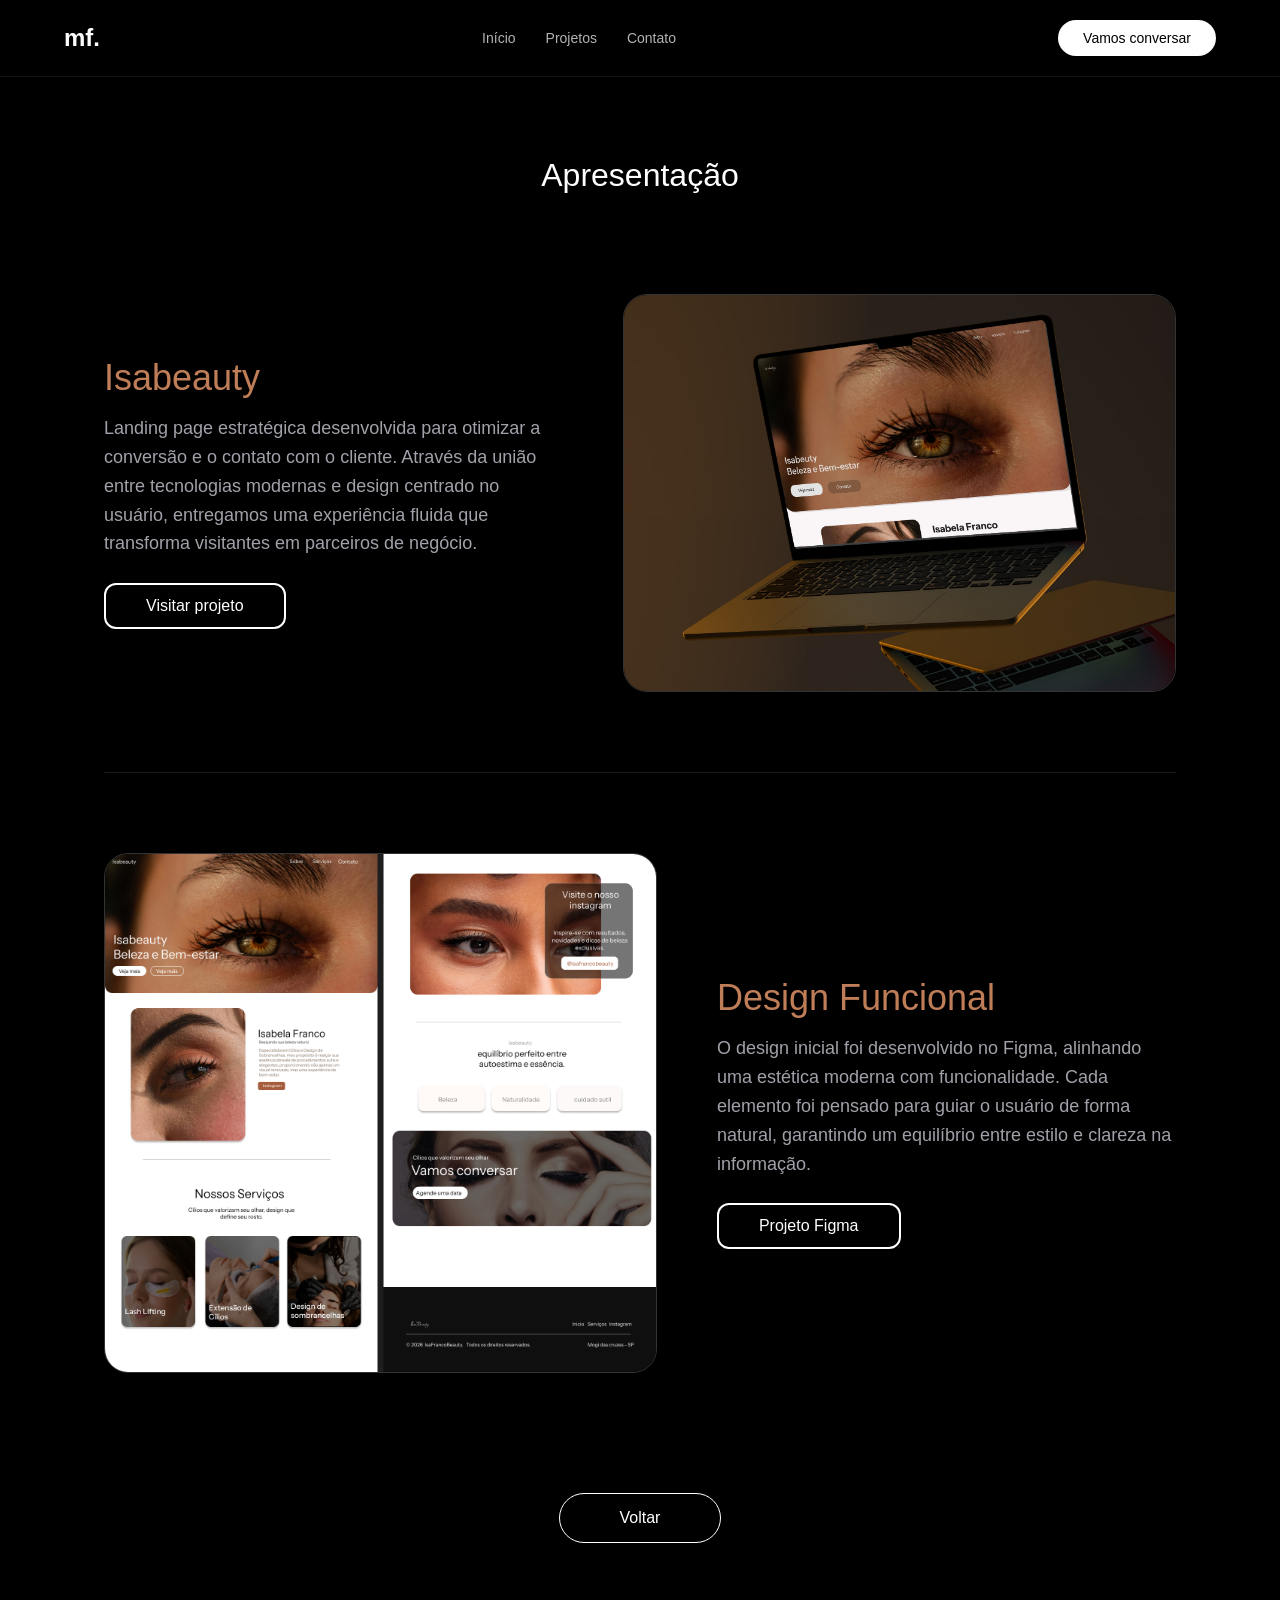
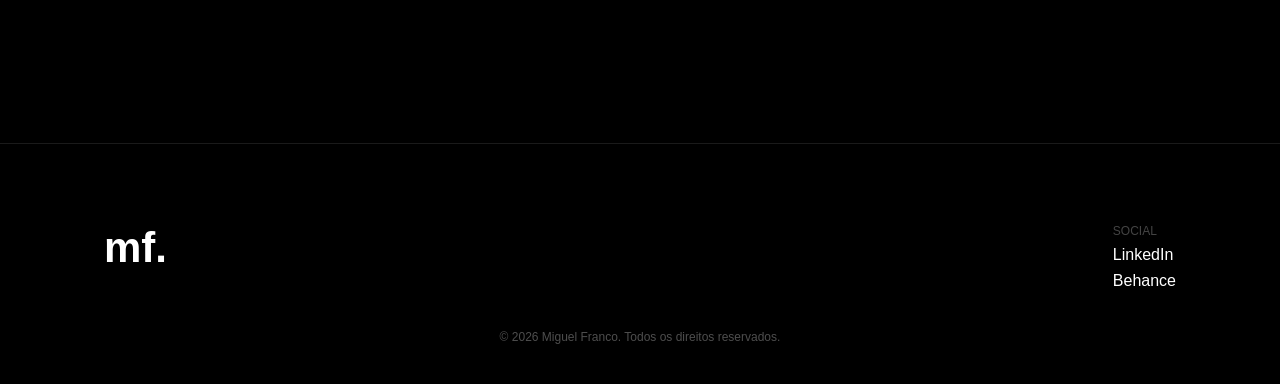
==== pj1.html @ 68d91f77 "Teste de atualização" ====
<!DOCTYPE html>
<html lang="pt-br">
<head>
    <meta charset="UTF-8">
    <meta name="viewport" content="width=device-width, initial-scale=1.0">
    <title>Detalhes do Projeto - Portfolio</title>

    <style>
        :root {
            --bg-color: #000000;
            --text-primary: #ffffff;
            --text-secondary: #a1a1aa;
      
             --font-main: "Raleway", sans-serif;
        }
@import url('https://fonts.googleapis.com/css2?family=Raleway:ital,wght@0,100..900;1,100..900&display=swap');
        * { margin: 0; padding: 0; box-sizing: border-box; }

        body {
            background-color: var(--bg-color);
            color: var(--text-primary);
            font-family: var(--font-main);
            overflow-x: hidden;
        }

        .container {
            max-width: 1200px;
            margin: 0 auto;
            padding: 0 5%;
        }

        /* --- NAVBAR --- */
        .navbar {
            display: flex;
            justify-content: space-between;
            align-items: center;
            padding: 20px 5%;
            background: rgba(0, 0, 0, 0.9);
            backdrop-filter: blur(10px);
            position: sticky;
            top: 0;
            z-index: 1000;
            border-bottom: 1px solid #111;
        }
        .logo { font-size: 24px; font-weight: 900; color: #fff; text-decoration: none; }
        .logo span { color: var(--accent-purple); }
        
        .nav-links { display: flex; list-style: none; gap: 30px; }
        .nav-links a { color: #fff; text-decoration: none; font-size: 14px; opacity: 0.7; transition: 0.3s; }
        .nav-links a:hover { opacity: 1; }

        .btn-talk {
            background-color: #ffffff;
            color: #000;
            padding: 10px 25px;
            border-radius: 50px;
            text-decoration: none;
            font-size: 14px;
            font-weight: 100;
            transition: 0.3s;
        }
        .btn-talk:hover { background-color: var(--accent-purple); color: white; }

        /* --- CONTEÚDO --- */
        .project-header-title {
            text-align: center;
            margin: 80px 0 40px; /* Ajustado para aproximar do conteúdo */
            font-size: 32px;
            margin-bottom: 100px;
            font-weight: 100;
        }

        .detail-section {
            display: flex;
            align-items: center;
            gap: 60px;
            margin-bottom: 80px; /* Reduzido o espaçamento entre blocos */
            padding-bottom: 80px;
            border-bottom: solid 1px rgba(255, 255, 255, 0.1);
        }

        /* Remove a borda da última seção para não ficar sobrando em cima do botão voltar */
        .detail-section:last-of-type { border-bottom: none; margin-bottom: 20px; }

        .detail-text { flex: 1; }
        .detail-text h2 {color: #c07e58 ; font-size: 36px; margin-bottom: 15px; font-weight: 100; }
        .detail-text p { font-size: 18px; color: var(--text-secondary); margin-bottom: 25px; line-height: 1.6; }

        .btn-visit {
            background-color: #000000;
            color: #ffffff;
            border: solid 2px white;
            padding: 12px 40px;
            border-radius: 12px;
            text-decoration: none;
            font-weight: 100;
            display: inline-block;
            transition: 0.3s;
        }
        .btn-visit:hover { background-color: #c07e58 ; color: white; border: none; }

        .detail-visual {
            flex: 1.2;
            background: #111;
            border-radius: 24px;
            overflow: hidden;
            display: flex;
            align-items: center;
            justify-content: center;
            border: 1px solid #333;
        }

        .detail-visual img { width: 100%; height: auto; display: block; object-fit: cover; }

        /* Estilo para a seção de processo (Título em cima da imagem grande) */
        .process-title {
            text-align: center;
            margin-bottom: 30px;
            font-size: 28px;
            font-weight: 100;
        }

        .back-container {
            display: flex;
            justify-content: center;
            padding: 20px 0 100px;
        }

        .btn-back {
            background-color: transparent;
            border: solid #fff 1px;
            color: #ffffff;
            padding: 15px 60px;
            border-radius: 50px;
            text-decoration: none;
            font-size: 16px;
            transition: 0.3s;
        }
        .btn-back:hover { background-color: white; color: #000; }

        /* --- MOBILE --- */
        @media (max-width: 768px) {
            .detail-section { flex-direction: column !important; text-align: center; gap: 30px; margin-bottom: 60px; }
            .detail-visual { width: 100%; }
            .nav-links, .btn-talk { display: none; }
            .project-header-title { margin: 40px 0 20px; }
        }

        /* FOOTER */
.main-footer { background-color: #000; border-top: 1px solid #1a1a1a; padding: 80px 0 40px 0; margin-top: 100px; }
.footer-container { display: flex; justify-content: space-between; align-items: flex-start; max-width: 1200px; margin: 0 auto; padding: 0 5%; }
.footer-left .logo { font-size: 42px; font-weight: 900; }
.footer-right { display: flex; gap: 60px; }
.social-group { display: flex; flex-direction: column; gap: 8px; }
.social-label { color: #444; font-size: 12px; text-transform: uppercase; }
.social-link { color: #fff; text-decoration: none; transition: 0.3s; }
.social-link:hover { color: var(--accent-yellow); }

    </style>
</head>
<body>

    <nav class="navbar">
        <a href="index.html" class="logo">mf<span>.</span></a>
        <ul class="nav-links">
            <li><a href="index.html">Início</a></li>
            <li><a href="index.html#work">Projetos</a></li>
            <li><a href="index.html#contato">Contato</a></li>
        </ul>
        <a href="index.html#contato" class="btn-talk">Vamos conversar</a>
    </nav>

    <div class="container">
        <h1 class="project-header-title">Apresentação</h1>

        <section class="detail-section">
            <div class="detail-text">
                <h2>Isabeauty</h2>
                <p>Landing page estratégica desenvolvida para otimizar a conversão e o contato com o cliente. Através da união entre tecnologias modernas e design centrado no usuário, entregamos uma experiência fluida que transforma visitantes em parceiros de negócio.</p>
                <a href="https://miguelfranco27.github.io/IsaBeauty/" target="_blank" class="btn-visit">Visitar projeto</a>
            </div>
            <div class="detail-visual">
                <img src="img/pj1.jpg" alt="Capa Projeto">
            </div>
        </section>

        <section class="detail-section" style="flex-direction: row-reverse;">
            <div class="detail-text">
                <h2>Design Funcional</h2>
                <p>O design inicial foi desenvolvido no Figma, alinhando uma estética moderna com funcionalidade. Cada elemento foi pensado para guiar o usuário de forma natural, garantindo um equilíbrio entre estilo e clareza na informação.</p>
                <a href="file:///C:/Users/franc/OneDrive/Desktop/projeto1/Sem%20t%C3%ADtulo.pdf" target="_blank" class="btn-visit">Projeto Figma</a>
            </div>
            <div class="detail-visual">
                <img src="img/Isabeuty.png" alt="Processo Figma">
            </div>
        </section>

        <div class="back-container">
            <a href="index.html#work" class="btn-back">Voltar</a>
        </div>
    </div>

     <footer class="main-footer">
        <div class="footer-container">
            <div class="footer-left"><div class="logo">mf<span>.</span></div></div>
            <div class="footer-right">
                <div class="social-group">
                    <span class="social-label">Social</span>
                    <a href="https://www.linkedin.com/in/miguel-franco-0a8492230" class="social-link" target="_blank">LinkedIn</a>
                    <a href="#" class="social-link">Behance</a>
                </div>
            </div>
        </div>
        <div class="footer-bottom" style="text-align:center; padding-top:40px; opacity:0.3; font-size:12px;">
            <p>&copy; 2026 Miguel Franco. Todos os direitos reservados.</p>
        </div>
    </footer>

</body>
</html>
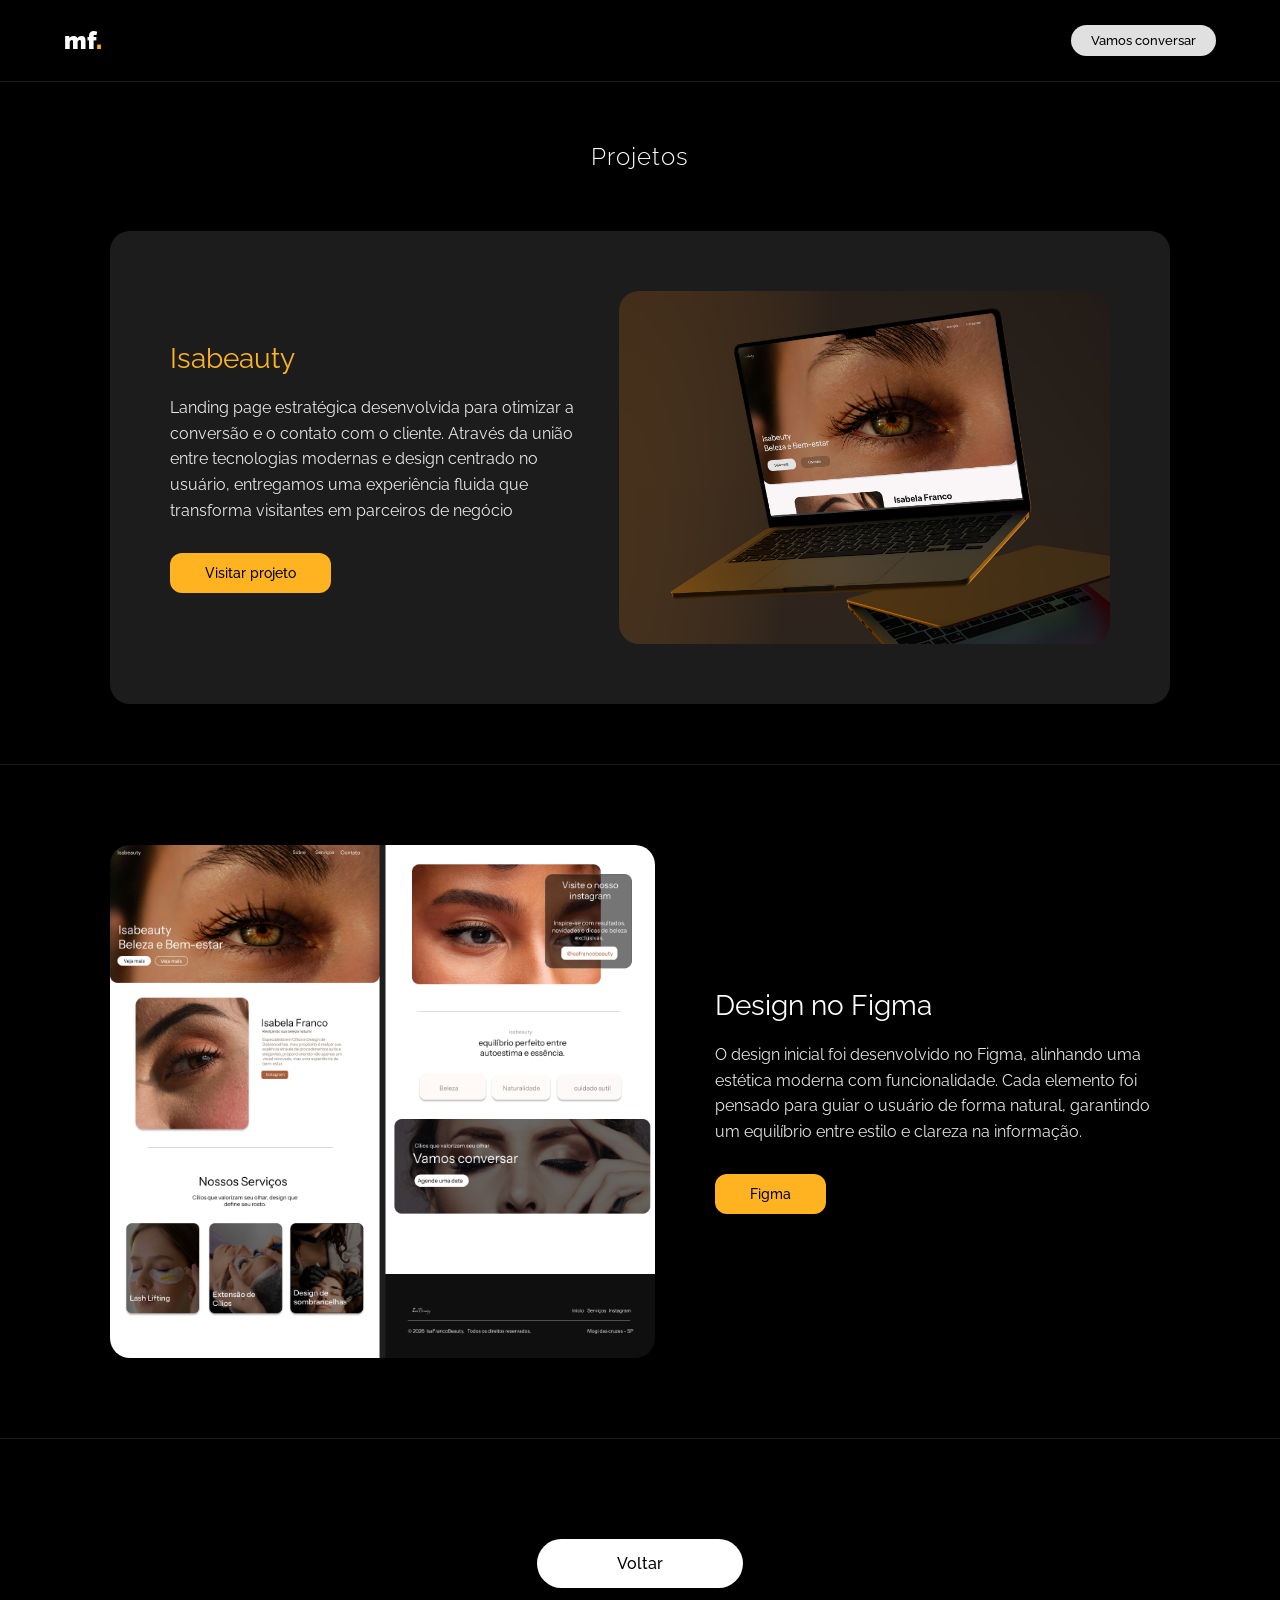
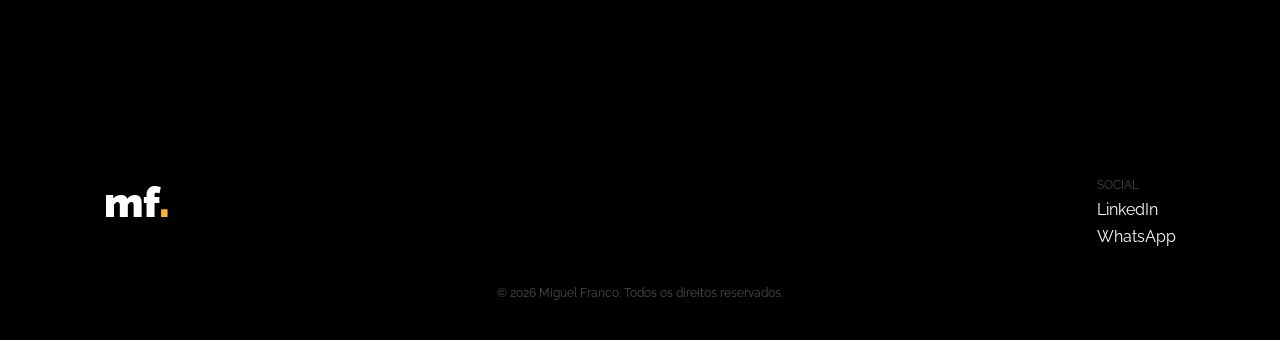
==== commit 4ba79537: "Meu primeiro commit" ====
--- a/pj1.html
+++ b/pj1.html
@@ -4,16 +4,18 @@
     <meta charset="UTF-8">
     <meta name="viewport" content="width=device-width, initial-scale=1.0">
     <title>Detalhes do Projeto - Portfolio</title>
+    <link rel="stylesheet" href="https://fonts.googleapis.com/css2?family=Raleway:wght@100;300;400;700;900&display=swap">
 
     <style>
         :root {
             --bg-color: #000000;
+            --card-bg: #1c1c1c; 
             --text-primary: #ffffff;
-            --text-secondary: #a1a1aa;
-      
-             --font-main: "Raleway", sans-serif;
-        }
-@import url('https://fonts.googleapis.com/css2?family=Raleway:ital,wght@0,100..900;1,100..900&display=swap');
+            --accent-color: #ffb321; 
+            --font-main: "Raleway", sans-serif;
+            --line-color: rgba(255, 255, 255, 0.1); /* Cor da divisória */
+        }
+
         * { margin: 0; padding: 0; box-sizing: border-box; }
 
         body {
@@ -24,9 +26,17 @@
         }
 
         .container {
-            max-width: 1200px;
+            max-width: 1100px;
             margin: 0 auto;
-            padding: 0 5%;
+            padding: 0 20px;
+        }
+
+        /* --- DIVISÓRIA (LINHA) --- */
+        hr {
+            border: none;
+            border-top: 1px solid var(--line-color);
+            width: 100%;
+            margin: 0;
         }
 
         /* --- NAVBAR --- */
@@ -34,120 +44,59 @@
             display: flex;
             justify-content: space-between;
             align-items: center;
-            padding: 20px 5%;
-            background: rgba(0, 0, 0, 0.9);
-            backdrop-filter: blur(10px);
-            position: sticky;
-            top: 0;
-            z-index: 1000;
-            border-bottom: 1px solid #111;
+            padding: 25px 5%;
+            background: var(--bg-color);
         }
         .logo { font-size: 24px; font-weight: 900; color: #fff; text-decoration: none; }
-        .logo span { color: var(--accent-purple); }
-        
-        .nav-links { display: flex; list-style: none; gap: 30px; }
-        .nav-links a { color: #fff; text-decoration: none; font-size: 14px; opacity: 0.7; transition: 0.3s; }
-        .nav-links a:hover { opacity: 1; }
-
-        .btn-talk {
-            background-color: #ffffff;
+        .logo span { color: #ffb321; } /* Toque de cor no ponto */
+
+        .btn-talk-top {
+            background-color: #e0e0e0;
             color: #000;
-            padding: 10px 25px;
+            padding: 8px 20px;
             border-radius: 50px;
             text-decoration: none;
-            font-size: 14px;
-            font-weight: 100;
+            font-size: 13px;
+            font-weight: 500;
             transition: 0.3s;
         }
-        .btn-talk:hover { background-color: var(--accent-purple); color: white; }
-
-        /* --- CONTEÚDO --- */
-        .project-header-title {
+        .btn-talk-top:hover { background-color: #ffb321; transform: scale(1.05); }
+
+        .section-title {
             text-align: center;
-            margin: 80px 0 40px; /* Ajustado para aproximar do conteúdo */
-            font-size: 32px;
-            margin-bottom: 100px;
-            font-weight: 100;
-        }
-
-        .detail-section {
+            font-size: 24px;
+            font-weight: 300;
+            margin: 60px 0;
+            letter-spacing: 1px;
+        }
+
+        /* --- CARDS E SEÇÕES --- */
+        .project-card {
+            background-color: var(--card-bg);
+            border-radius: 20px;
+            padding: 60px;
+            display: flex;
+            align-items: center;
+            gap: 40px;
+            margin: 20px 0 60px 0;
+            transition: transform 0.4s ease, box-shadow 0.4s ease;
+        }
+        .project-card:hover {
+            transform: translateY(-8px);
+            box-shadow: 0 15px 30px rgba(0, 0, 0, 0.5);
+        }
+
+        .secondary-section {
             display: flex;
             align-items: center;
             gap: 60px;
-            margin-bottom: 80px; /* Reduzido o espaçamento entre blocos */
-            padding-bottom: 80px;
-            border-bottom: solid 1px rgba(255, 255, 255, 0.1);
-        }
-
-        /* Remove a borda da última seção para não ficar sobrando em cima do botão voltar */
-        .detail-section:last-of-type { border-bottom: none; margin-bottom: 20px; }
-
-        .detail-text { flex: 1; }
-        .detail-text h2 {color: #c07e58 ; font-size: 36px; margin-bottom: 15px; font-weight: 100; }
-        .detail-text p { font-size: 18px; color: var(--text-secondary); margin-bottom: 25px; line-height: 1.6; }
-
-        .btn-visit {
-            background-color: #000000;
-            color: #ffffff;
-            border: solid 2px white;
-            padding: 12px 40px;
-            border-radius: 12px;
-            text-decoration: none;
-            font-weight: 100;
-            display: inline-block;
-            transition: 0.3s;
-        }
-        .btn-visit:hover { background-color: #c07e58 ; color: white; border: none; }
-
-        .detail-visual {
-            flex: 1.2;
-            background: #111;
-            border-radius: 24px;
-            overflow: hidden;
-            display: flex;
-            align-items: center;
-            justify-content: center;
-            border: 1px solid #333;
-        }
-
-        .detail-visual img { width: 100%; height: auto; display: block; object-fit: cover; }
-
-        /* Estilo para a seção de processo (Título em cima da imagem grande) */
-        .process-title {
-            text-align: center;
-            margin-bottom: 30px;
-            font-size: 28px;
-            font-weight: 100;
-        }
-
-        .back-container {
-            display: flex;
-            justify-content: center;
-            padding: 20px 0 100px;
-        }
-
-        .btn-back {
-            background-color: transparent;
-            border: solid #fff 1px;
-            color: #ffffff;
-            padding: 15px 60px;
-            border-radius: 50px;
-            text-decoration: none;
-            font-size: 16px;
-            transition: 0.3s;
-        }
-        .btn-back:hover { background-color: white; color: #000; }
-
-        /* --- MOBILE --- */
-        @media (max-width: 768px) {
-            .detail-section { flex-direction: column !important; text-align: center; gap: 30px; margin-bottom: 60px; }
-            .detail-visual { width: 100%; }
-            .nav-links, .btn-talk { display: none; }
-            .project-header-title { margin: 40px 0 20px; }
-        }
+            padding: 80px 0;
+            transition: transform 0.4s ease;
+        }
+
 
         /* FOOTER */
-.main-footer { background-color: #000; border-top: 1px solid #1a1a1a; padding: 80px 0 40px 0; margin-top: 100px; }
+.main-footer { background-color: #000;  padding: 80px 0 40px 0; margin-top: 10px; }
 .footer-container { display: flex; justify-content: space-between; align-items: flex-start; max-width: 1200px; margin: 0 auto; padding: 0 5%; }
 .footer-left .logo { font-size: 42px; font-weight: 900; }
 .footer-right { display: flex; gap: 60px; }
@@ -155,59 +104,123 @@
 .social-label { color: #444; font-size: 12px; text-transform: uppercase; }
 .social-link { color: #fff; text-decoration: none; transition: 0.3s; }
 .social-link:hover { color: var(--accent-yellow); }
-
+        .secondary-section:hover { transform: translateY(-5px); }
+
+        .project-info { flex: 1; }
+        .project-info h2 { color: var(--accent-color); font-size: 28px; margin-bottom: 20px; font-weight: 400; }
+        .secondary-section .project-info h2 { color: #fff; } /* Título branco na segunda seção */
+        
+        .project-info p { font-size: 16px; line-height: 1.6; margin-bottom: 30px; opacity: 0.9; }
+
+        /* --- BOTÕES --- */
+        .btn-visit {
+            background-color: var(--accent-color);
+            color: #000;
+            padding: 12px 35px;
+            border-radius: 12px;
+            text-decoration: none;
+            font-weight: 500;
+            font-size: 14px;
+            display: inline-block;
+            transition: 0.3s;
+        }
+        .btn-visit:hover {
+            transform: scale(1.05);
+            filter: brightness(1.1);
+        }
+
+        .project-image { flex: 1.2; }
+        .project-image img { width: 100%; border-radius: 20px; display: block; }
+
+        /* --- BOTÃO VOLTAR --- */
+        .back-container {
+            display: flex;
+            justify-content: center;
+            padding: 60px 0 100px;
+        }
+        .btn-back {
+            background-color: #ffffff;
+            color: #000;
+            padding: 15px 80px;
+            border-radius: 50px;
+            text-decoration: none;
+            margin-top: 40px;
+            font-weight: 500;
+            transition: 0.3s; text-align: center;
+        }
+        .btn-back:hover { background-color: #fff; transform: translateY(-3px); }
+
+        /* --- RESPONSIVIDADE --- */
+        @media (max-width: 768px) {
+            .project-card, .secondary-section {
+                flex-direction: column;
+                text-align: center;
+                padding: 40px 20px;
+            }
+            .project-image { order: -1; width: 100%; margin-bottom: 30px; }
+            .secondary-section { padding: 60px 0; }
+            .btn-back { width: 100%; }
+        }
     </style>
 </head>
 <body>
 
     <nav class="navbar">
-        <a href="index.html" class="logo">mf<span>.</span></a>
-        <ul class="nav-links">
-            <li><a href="index.html">Início</a></li>
-            <li><a href="index.html#work">Projetos</a></li>
-            <li><a href="index.html#contato">Contato</a></li>
-        </ul>
-        <a href="index.html#contato" class="btn-talk">Vamos conversar</a>
+        <a href="#" class="logo">mf<span>.</span></a>
+        <a href="#" class="btn-talk-top">Vamos conversar</a>
     </nav>
 
+    <hr>
+
     <div class="container">
-        <h1 class="project-header-title">Apresentação</h1>
-
-        <section class="detail-section">
-            <div class="detail-text">
+        <h1 class="section-title">Projetos</h1>
+
+        <section class="project-card">
+            <div class="project-info">
                 <h2>Isabeauty</h2>
-                <p>Landing page estratégica desenvolvida para otimizar a conversão e o contato com o cliente. Através da união entre tecnologias modernas e design centrado no usuário, entregamos uma experiência fluida que transforma visitantes em parceiros de negócio.</p>
-                <a href="https://miguelfranco27.github.io/IsaBeauty/" target="_blank" class="btn-visit">Visitar projeto</a>
-            </div>
-            <div class="detail-visual">
-                <img src="img/pj1.jpg" alt="Capa Projeto">
+                <p>Landing page estratégica desenvolvida para otimizar a conversão e o contato com o cliente. Através da união entre tecnologias modernas e design centrado no usuário, entregamos uma experiência fluida que transforma visitantes em parceiros de negócio</p>
+                <a href="#" class="btn-visit">Visitar projeto</a>
+            </div>
+            <div class="project-image">
+                <img src="img/pj1.jpg" alt="Preview">
             </div>
         </section>
-
-        <section class="detail-section" style="flex-direction: row-reverse;">
-            <div class="detail-text">
-                <h2>Design Funcional</h2>
+    </div>
+
+    <hr>
+
+    <div class="container">
+        <section class="secondary-section">
+            <div class="project-image">
+                <img src="img/Isabeuty.png" alt="Processo">
+            </div>
+            <div class="project-info">
+                <h2>Design no Figma</h2>
                 <p>O design inicial foi desenvolvido no Figma, alinhando uma estética moderna com funcionalidade. Cada elemento foi pensado para guiar o usuário de forma natural, garantindo um equilíbrio entre estilo e clareza na informação.</p>
-                <a href="file:///C:/Users/franc/OneDrive/Desktop/projeto1/Sem%20t%C3%ADtulo.pdf" target="_blank" class="btn-visit">Projeto Figma</a>
-            </div>
-            <div class="detail-visual">
-                <img src="img/Isabeuty.png" alt="Processo Figma">
+                <a href="#" class="btn-visit">Figma</a>
             </div>
         </section>
-
+    </div>
+
+    <hr>
+
+    <div class="container">
         <div class="back-container">
-            <a href="index.html#work" class="btn-back">Voltar</a>
+            <a href="index.html" class="btn-back">Voltar</a>
         </div>
     </div>
 
-     <footer class="main-footer">
+
+
+    
+    <footer class="main-footer">
         <div class="footer-container">
             <div class="footer-left"><div class="logo">mf<span>.</span></div></div>
             <div class="footer-right">
                 <div class="social-group">
                     <span class="social-label">Social</span>
                     <a href="https://www.linkedin.com/in/miguel-franco-0a8492230" class="social-link" target="_blank">LinkedIn</a>
-                    <a href="#" class="social-link">Behance</a>
+                      <a href="https://wa.me/5511968504974?text=Vamos%20conversar" class="social-link" target="_blank">WhatsApp</a>
                 </div>
             </div>
         </div>
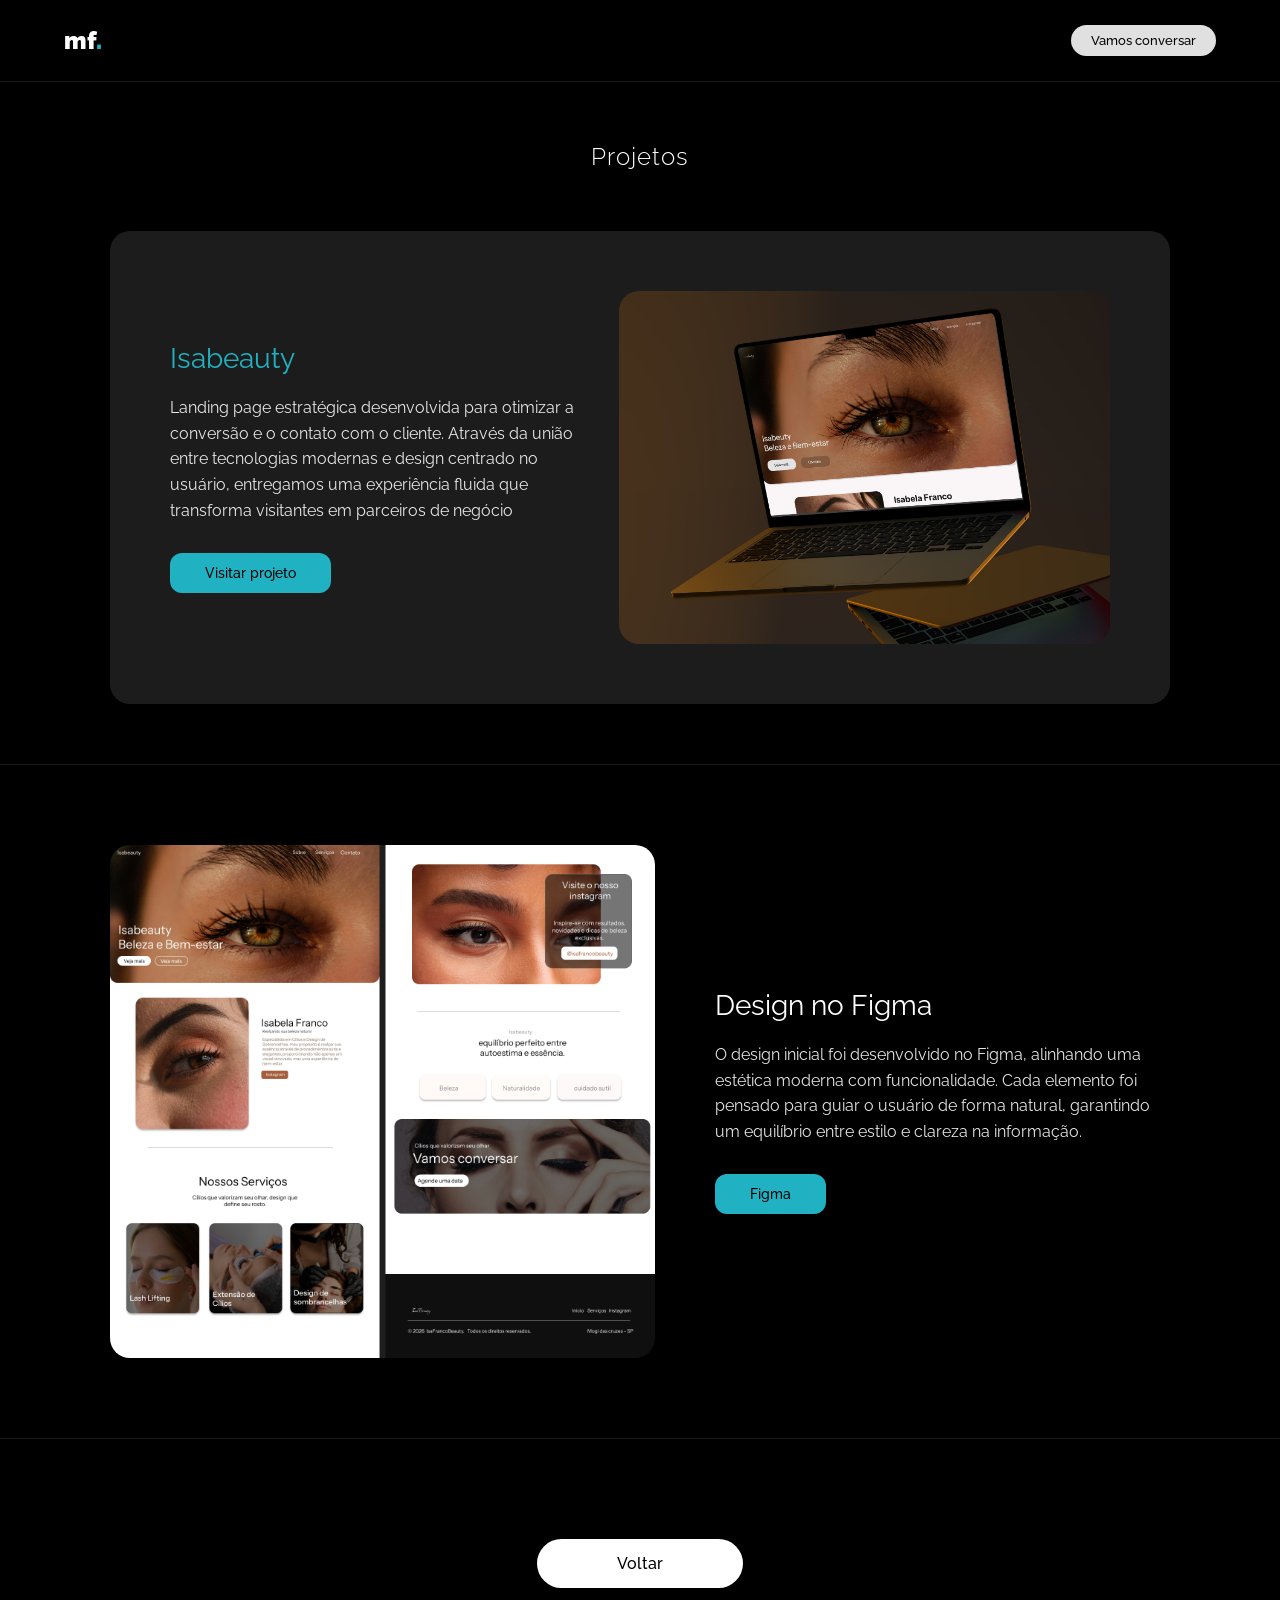
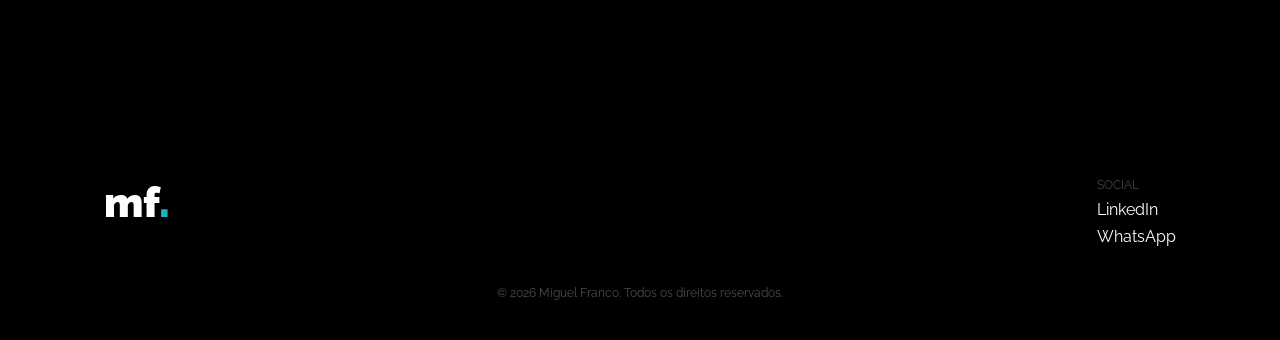
==== commit f25c0d8b: "Teste de atualização" ====
--- a/pj1.html
+++ b/pj1.html
@@ -11,7 +11,7 @@
             --bg-color: #000000;
             --card-bg: #1c1c1c; 
             --text-primary: #ffffff;
-            --accent-color: #ffb321; 
+            --accent-color: #20b2c2; 
             --font-main: "Raleway", sans-serif;
             --line-color: rgba(255, 255, 255, 0.1); /* Cor da divisória */
         }
@@ -48,7 +48,7 @@
             background: var(--bg-color);
         }
         .logo { font-size: 24px; font-weight: 900; color: #fff; text-decoration: none; }
-        .logo span { color: #ffb321; } /* Toque de cor no ponto */
+        .logo span { color: #20b2c2; } /* Toque de cor no ponto */
 
         .btn-talk-top {
             background-color: #e0e0e0;
@@ -60,7 +60,7 @@
             font-weight: 500;
             transition: 0.3s;
         }
-        .btn-talk-top:hover { background-color: #ffb321; transform: scale(1.05); }
+        .btn-talk-top:hover { background-color: #20b2c2; transform: scale(1.05); }
 
         .section-title {
             text-align: center;
@@ -166,7 +166,7 @@
 <body>
 
     <nav class="navbar">
-        <a href="#" class="logo">mf<span>.</span></a>
+        <a href="index.html" class="logo">mf<span>.</span></a>
         <a href="#" class="btn-talk-top">Vamos conversar</a>
     </nav>
 
@@ -179,7 +179,7 @@
             <div class="project-info">
                 <h2>Isabeauty</h2>
                 <p>Landing page estratégica desenvolvida para otimizar a conversão e o contato com o cliente. Através da união entre tecnologias modernas e design centrado no usuário, entregamos uma experiência fluida que transforma visitantes em parceiros de negócio</p>
-                <a href="#" class="btn-visit">Visitar projeto</a>
+                <a href="https://miguelfranco27.github.io/IsaBeauty/" class="btn-visit">Visitar projeto</a>
             </div>
             <div class="project-image">
                 <img src="img/pj1.jpg" alt="Preview">
@@ -197,7 +197,7 @@
             <div class="project-info">
                 <h2>Design no Figma</h2>
                 <p>O design inicial foi desenvolvido no Figma, alinhando uma estética moderna com funcionalidade. Cada elemento foi pensado para guiar o usuário de forma natural, garantindo um equilíbrio entre estilo e clareza na informação.</p>
-                <a href="#" class="btn-visit">Figma</a>
+                <a href="file:///C:/Users/franc/OneDrive/Desktop/projeto1/Sem%20t%C3%ADtulo.pdf" class="btn-visit">Figma</a>
             </div>
         </section>
     </div>
